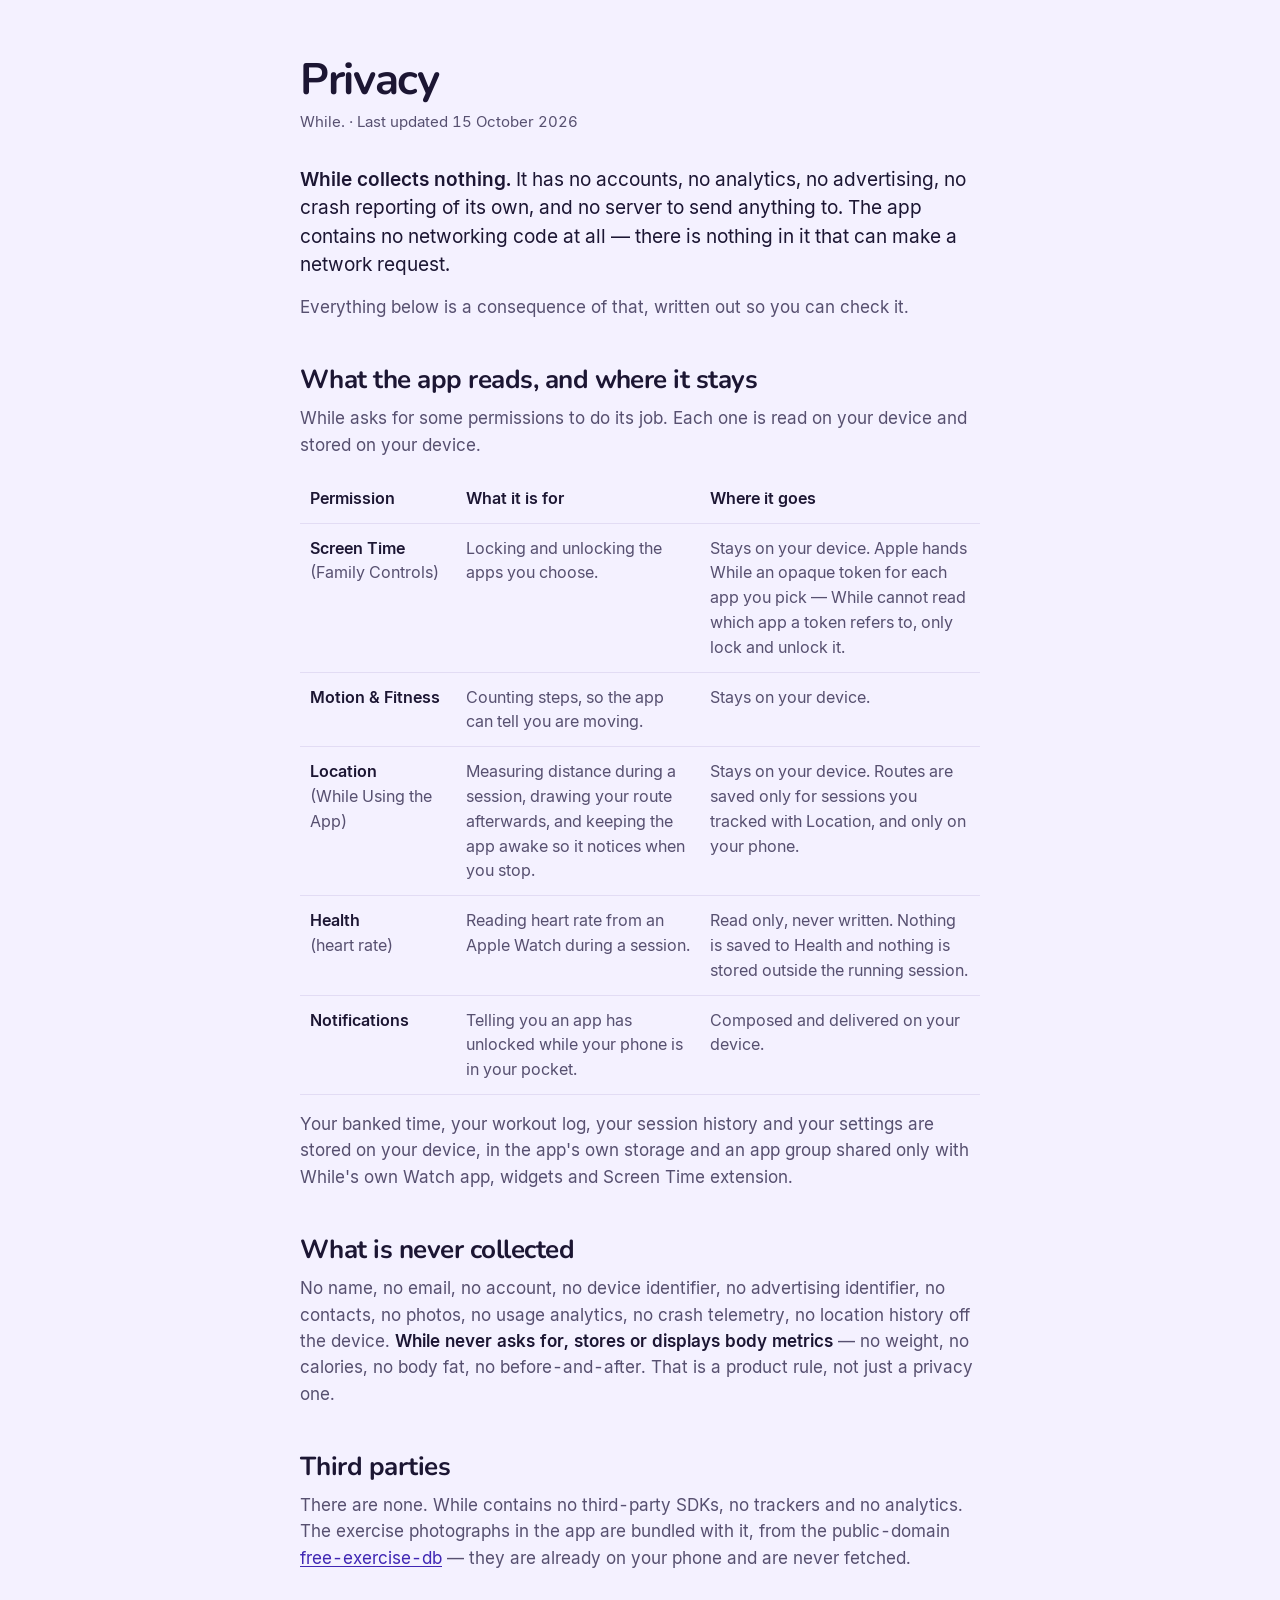
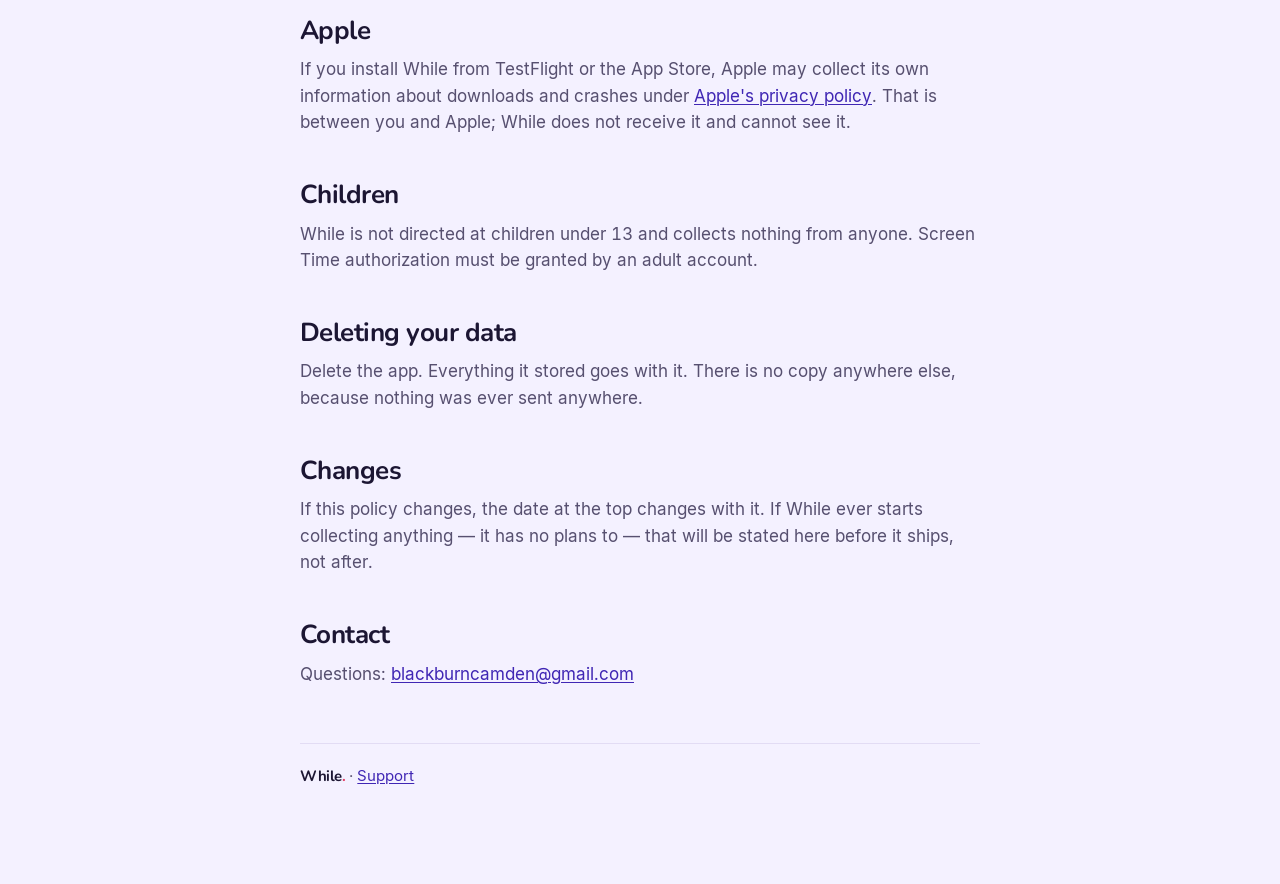
==== privacy.html @ d1da2de1 "The two pages the App Store requires, plus a landing page Privacy policy and support page for While." ====
<!doctype html>
<html lang="en">
<head>
<meta charset="utf-8">
<meta name="viewport" content="width=device-width, initial-scale=1">
<title>Privacy — While.</title>
<meta name="description" content="While collects nothing. No accounts, no analytics, no servers.">
<link rel="preload" href="fonts/Nunito-Bold.woff2" as="font" type="font/woff2" crossorigin>
<link rel="preload" href="fonts/Inter-Regular.woff2" as="font" type="font/woff2" crossorigin>
<link rel="stylesheet" href="brand.css">
</head>
<body>
<main>
  <h1>Privacy</h1>
  <p class="meta">While. · Last updated 15 October 2026</p>

  <p class="lede"><strong>While collects nothing.</strong> It has no accounts, no
  analytics, no advertising, no crash reporting of its own, and no server to send
  anything to. The app contains no networking code at all — there is nothing in it
  that can make a network request.</p>

  <p>Everything below is a consequence of that, written out so you can check it.</p>

  <h2>What the app reads, and where it stays</h2>

  <p>While asks for some permissions to do its job. Each one is read on your
  device and stored on your device.</p>

  <table>
    <tr><th>Permission</th><th>What it is for</th><th>Where it goes</th></tr>
    <tr>
      <td><strong>Screen&nbsp;Time</strong><br>(Family Controls)</td>
      <td>Locking and unlocking the apps you choose.</td>
      <td>Stays on your device. Apple hands While an opaque token for each app you
          pick — While cannot read which app a token refers to, only lock and
          unlock it.</td>
    </tr>
    <tr>
      <td><strong>Motion&nbsp;&amp;&nbsp;Fitness</strong></td>
      <td>Counting steps, so the app can tell you are moving.</td>
      <td>Stays on your device.</td>
    </tr>
    <tr>
      <td><strong>Location</strong><br>(While Using the App)</td>
      <td>Measuring distance during a session, drawing your route afterwards, and
          keeping the app awake so it notices when you stop.</td>
      <td>Stays on your device. Routes are saved only for sessions you tracked with
          Location, and only on your phone.</td>
    </tr>
    <tr>
      <td><strong>Health</strong><br>(heart rate)</td>
      <td>Reading heart rate from an Apple Watch during a session.</td>
      <td>Read only, never written. Nothing is saved to Health and nothing is
          stored outside the running session.</td>
    </tr>
    <tr>
      <td><strong>Notifications</strong></td>
      <td>Telling you an app has unlocked while your phone is in your pocket.</td>
      <td>Composed and delivered on your device.</td>
    </tr>
  </table>

  <p>Your banked time, your workout log, your session history and your settings are
  stored on your device, in the app's own storage and an app group shared only with
  While's own Watch app, widgets and Screen Time extension.</p>

  <h2>What is never collected</h2>
  <p>No name, no email, no account, no device identifier, no advertising identifier,
  no contacts, no photos, no usage analytics, no crash telemetry, no location
  history off the device. <strong>While never asks for, stores or displays body
  metrics</strong> — no weight, no calories, no body fat, no before-and-after.
  That is a product rule, not just a privacy one.</p>

  <h2>Third parties</h2>
  <p>There are none. While contains no third-party SDKs, no trackers and no
  analytics. The exercise photographs in the app are bundled with it, from the
  public-domain <a href="https://github.com/yuhonas/free-exercise-db">free-exercise-db</a>
  — they are already on your phone and are never fetched.</p>

  <h2>Apple</h2>
  <p>If you install While from TestFlight or the App Store, Apple may collect its
  own information about downloads and crashes under
  <a href="https://www.apple.com/legal/privacy/">Apple's privacy policy</a>. That is
  between you and Apple; While does not receive it and cannot see it.</p>

  <h2>Children</h2>
  <p>While is not directed at children under 13 and collects nothing from anyone.
  Screen Time authorization must be granted by an adult account.</p>

  <h2>Deleting your data</h2>
  <p>Delete the app. Everything it stored goes with it. There is no copy anywhere
  else, because nothing was ever sent anywhere.</p>

  <h2>Changes</h2>
  <p>If this policy changes, the date at the top changes with it. If While ever
  starts collecting anything — it has no plans to — that will be stated here before
  it ships, not after.</p>

  <h2>Contact</h2>
  <p>Questions: <a href="mailto:blackburncamden@gmail.com">blackburncamden@gmail.com</a></p>

  <footer><span class="wordmark">While<span class="dot">.</span></span> · <a href="support.html">Support</a></footer>
</main>
</body>
</html>
---- brand.css ----
/*
 * While — web brand stylesheet
 *
 * §10.1, §10.4 and §10.5 of WHILE_MASTER_REFERENCE.md, applied to the web.
 * One file so the three pages cannot drift apart.
 *
 * **Nunito is constant; the reading face is the platform's native grotesk, and
 * on the web that stand-in is Inter** (§10.5). `system-ui` is not an option —
 * it resolves to SF on a Mac, Segoe on Windows and Roboto on Android, so the
 * same page would have three personalities.
 *
 * **Both faces are self-hosted, subset to latin, woff2, `font-display: swap`.**
 * §10.5 forbids a third-party font CDN outright: it is an extra connection on
 * first paint and a privacy liability. On these pages it would be worse than
 * that — `privacy.html` says the app contacts nobody, and loading the page that
 * says so from Google Fonts would contradict it in the act of claiming it.
 *
 * Both faces are SIL Open Font Licence; see `fonts/Nunito-OFL.txt` and
 * `fonts/Inter-OFL.txt`. Five cuts, 89 KB in total.
 */

/* ---- Faces ---------------------------------------------------------- */

@font-face {
  font-family: "Nunito";
  src: url("fonts/Nunito-SemiBold.woff2") format("woff2");
  font-weight: 600;
  font-style: normal;
  font-display: swap;
}
@font-face {
  font-family: "Nunito";
  src: url("fonts/Nunito-Bold.woff2") format("woff2");
  font-weight: 700;
  font-style: normal;
  font-display: swap;
}
@font-face {
  font-family: "Inter";
  src: url("fonts/Inter-Regular.woff2") format("woff2");
  font-weight: 400;
  font-style: normal;
  font-display: swap;
}
@font-face {
  font-family: "Inter";
  src: url("fonts/Inter-Medium.woff2") format("woff2");
  font-weight: 500;
  font-style: normal;
  font-display: swap;
}
@font-face {
  font-family: "Inter";
  src: url("fonts/Inter-SemiBold.woff2") format("woff2");
  font-weight: 600;
  font-style: normal;
  font-display: swap;
}

/* ---- Tokens (§10.1) -------------------------------------------------- */

:root {
  --field:    #F4F1FF;
  --surface:  #FFFFFF;
  --text:     #1C1633;
  --text2:    #575070;
  --action:   #4027B4;
  --earned:   #E33B62;
  --line:     #E2DCF4;
  --on-action:#FFFFFF;

  /* §10.5: Nunito for display, Inter for everything you read. The fallbacks
     are a native grotesk at the same weight — never a default serif (§10.4). */
  --display: "Nunito", -apple-system, BlinkMacSystemFont, "Segoe UI", Roboto, sans-serif;
  --reading: "Inter", -apple-system, BlinkMacSystemFont, "Segoe UI", Roboto, sans-serif;
}

@media (prefers-color-scheme: dark) {
  :root {
    --field:    #101013;
    --surface:  #1A1A1F;
    --text:     #F4F1FF;
    --text2:    #9A9AA5;
    /* §10.1: action inverts on the dark field — true indigo lands at 2.1:1 on
       near-black. `earned` does not invert; rose means the same everywhere. */
    --action:   #9173FF;
    --line:     #2A2A31;
    --on-action:#101013;
  }
}

/* ---- Base ------------------------------------------------------------ */

* { box-sizing: border-box; }

body {
  margin: 0;
  padding: 56px 20px 96px;
  background: var(--field);
  color: var(--text);
  font-family: var(--reading);
  font-weight: 400;
  font-size: 17px;
  line-height: 1.55;
  -webkit-font-smoothing: antialiased;
  text-rendering: optimizeLegibility;
  /* §10.4: tabular figures are non-negotiable in a product that is mostly a
     running clock, and the habit carries to the web. */
  font-variant-numeric: tabular-nums;
}

main { max-width: 680px; margin: 0 auto; }

/* ---- Display type (§10.4's scale, web sizes from §10.5) -------------- */

h1, h2, h3 {
  font-family: var(--display);
  color: var(--text);
  margin: 0;
}

/* §10.5: display scales past the app's 40px cap on the web. Tracking goes
   negative as size grows — optical correction, applied once, never by eye. */
h1 { font-weight: 700; font-size: 44px; line-height: 1.1;  letter-spacing: -.03em; margin-bottom: 6px; }
h2 { font-weight: 700; font-size: 26px; line-height: 1.2;  letter-spacing: -.02em; margin: 44px 0 10px; }
h3 { font-weight: 600; font-size: 20px; line-height: 1.25; letter-spacing: -.015em; margin: 28px 0 6px; }

/* **Nunito stops at 20px** (§10.4). Anything smaller is Inter: Nunito's
   rounded terminals soften at small sizes and it has none of the optical
   tuning a UI grotesk gets. A "heading" below 20px is Inter 600. */
h4, .small-heading {
  font-family: var(--reading);
  font-weight: 600;
  font-size: 17px;
  letter-spacing: 0;
  margin: 24px 0 4px;
  color: var(--text);
}

p, li, td, th { color: var(--text2); }
p { margin: 0 0 14px; }
strong, b { color: var(--text); font-weight: 600; }

.lede { color: var(--text); font-size: 19px; line-height: 1.5; }
.meta { color: var(--text2); font-size: 15px; margin-bottom: 32px; }

a { color: var(--action); text-decoration-thickness: 1px; text-underline-offset: 2px; }

ol, ul { padding-left: 22px; }
li { margin-bottom: 6px; }

/* ---- Surfaces (§10.6: 20–28px radii, lift by contrast, never by shadow) */

.card {
  background: var(--surface);
  border-radius: 24px;
  padding: 20px 22px;
  margin: 18px 0;
  color: var(--text2);
}

table { width: 100%; border-collapse: collapse; margin: 16px 0; font-size: 16px; }
th, td { text-align: left; padding: 12px 10px; border-bottom: 1px solid var(--line); vertical-align: top; }
/* Sentence case everywhere, including table headers (§10.4). No ALL CAPS. */
th { color: var(--text); font-weight: 600; }

footer {
  margin-top: 56px;
  padding-top: 20px;
  border-top: 1px solid var(--line);
  font-size: 15px;
  color: var(--text2);
}

/* ---- The wordmark ---------------------------------------------------- */

/* §9: the logotype is Nunito 700 "While." at −3% tracking, and the rose is
   **only ever on the dot**. A looped or coloured wordmark reads as something
   else entirely. The mark itself never appears without the wordmark, which is
   why there is no lone symbol on these pages. */
.wordmark {
  font-family: var(--display);
  font-weight: 700;
  letter-spacing: -.03em;
  color: var(--text);
}
.wordmark .dot { color: var(--earned); }
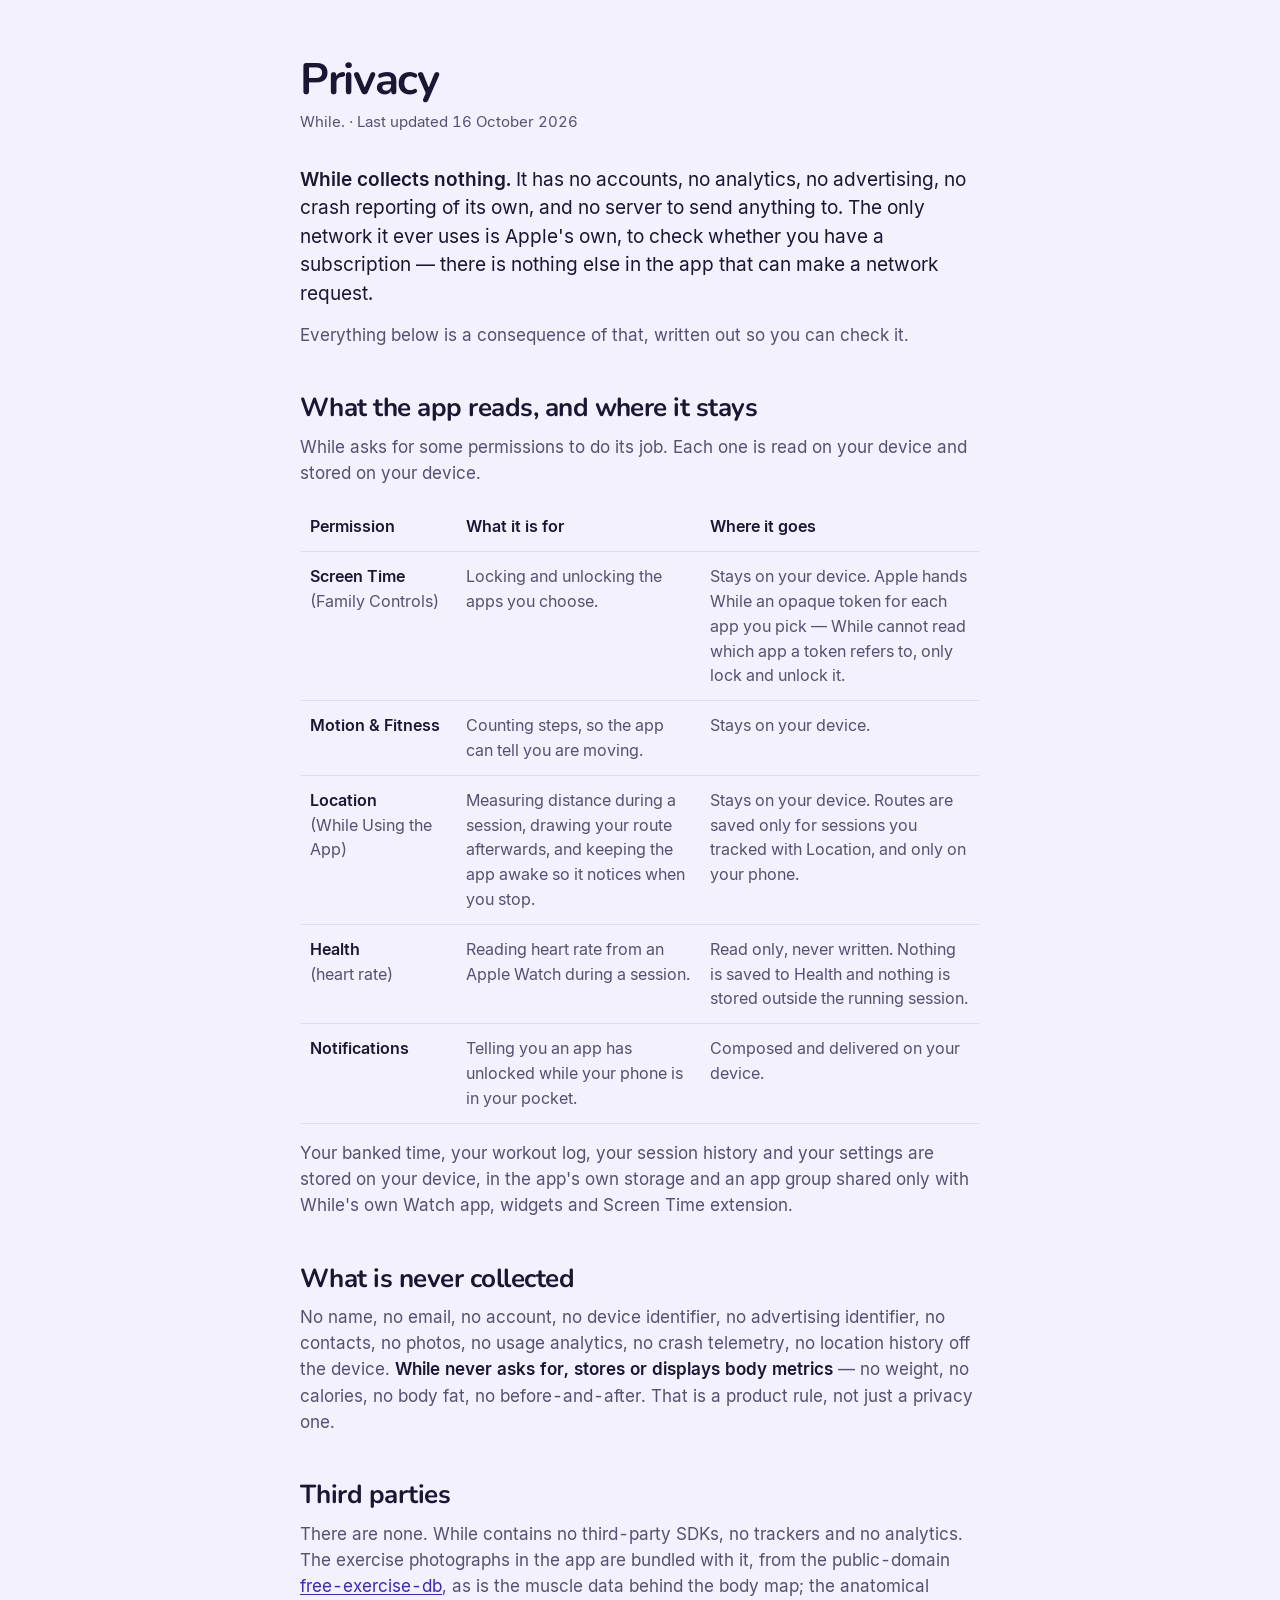
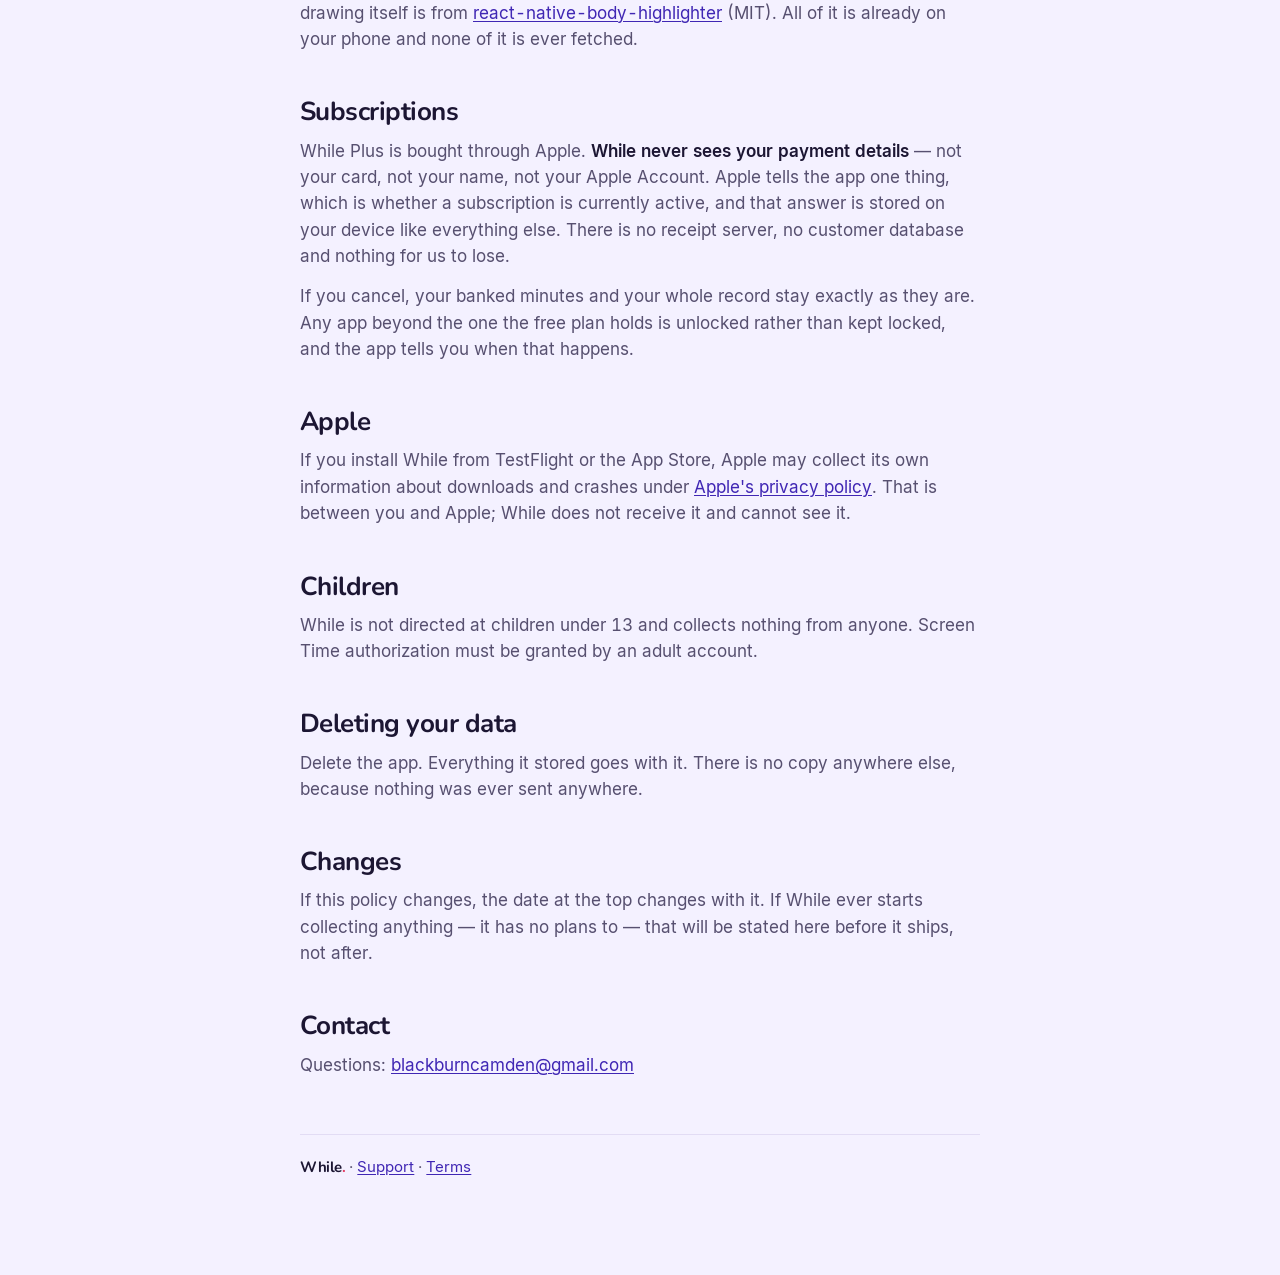
==== commit 50ad4865: "Terms of Use, and what the privacy policy owes a subscription **`terms.html` is new**, and the paywa" ====
--- a/privacy.html
+++ b/privacy.html
@@ -7,17 +7,33 @@
 <meta name="description" content="While collects nothing. No accounts, no analytics, no servers.">
 <link rel="preload" href="fonts/Nunito-Bold.woff2" as="font" type="font/woff2" crossorigin>
 <link rel="preload" href="fonts/Inter-Regular.woff2" as="font" type="font/woff2" crossorigin>
+<link rel="icon" href="favicon.svg" type="image/svg+xml">
+<link rel="icon" href="favicon-32.png" sizes="32x32">
+<link rel="apple-touch-icon" href="apple-touch-icon.png">
+<link rel="manifest" href="site.webmanifest">
+<meta name="theme-color" content="#F4F1FF" media="(prefers-color-scheme: light)">
+<meta name="theme-color" content="#101013" media="(prefers-color-scheme: dark)">
+<meta property="og:type" content="website">
+<meta property="og:site_name" content="While.">
+<meta property="og:title" content="Privacy — While.">
+<meta property="og:description" content="While collects nothing. No accounts, no analytics, no servers — the app has no networking code at all.">
+<meta property="og:url" content="https://cjaybbn.github.io/while-site/privacy.html">
+<meta property="og:image" content="https://cjaybbn.github.io/while-site/og.png">
+<meta property="og:image:width" content="1200">
+<meta property="og:image:height" content="630">
+<meta name="twitter:card" content="summary_large_image">
 <link rel="stylesheet" href="brand.css">
 </head>
 <body>
 <main>
   <h1>Privacy</h1>
-  <p class="meta">While. · Last updated 15 October 2026</p>
+  <p class="meta">While. · Last updated 16 October 2026</p>
 
   <p class="lede"><strong>While collects nothing.</strong> It has no accounts, no
   analytics, no advertising, no crash reporting of its own, and no server to send
-  anything to. The app contains no networking code at all — there is nothing in it
-  that can make a network request.</p>
+  anything to. The only network it ever uses is Apple's own, to check whether you
+  have a subscription — there is nothing else in the app that can make a
+  network request.</p>
 
   <p>Everything below is a consequence of that, written out so you can check it.</p>
 
@@ -74,8 +90,21 @@
   <h2>Third parties</h2>
   <p>There are none. While contains no third-party SDKs, no trackers and no
   analytics. The exercise photographs in the app are bundled with it, from the
-  public-domain <a href="https://github.com/yuhonas/free-exercise-db">free-exercise-db</a>
-  — they are already on your phone and are never fetched.</p>
+  public-domain <a href="https://github.com/yuhonas/free-exercise-db">free-exercise-db</a>,
+  as is the muscle data behind the body map; the anatomical drawing itself is from
+  <a href="https://github.com/HichamELBSI/react-native-body-highlighter">react-native-body-highlighter</a>
+  (MIT). All of it is already on your phone and none of it is ever fetched.</p>
+
+  <h2>Subscriptions</h2>
+  <p>While Plus is bought through Apple. <strong>While never sees your payment
+  details</strong> — not your card, not your name, not your Apple Account. Apple
+  tells the app one thing, which is whether a subscription is currently active,
+  and that answer is stored on your device like everything else. There is no
+  receipt server, no customer database and nothing for us to lose.</p>
+
+  <p>If you cancel, your banked minutes and your whole record stay exactly as they
+  are. Any app beyond the one the free plan holds is unlocked rather than kept
+  locked, and the app tells you when that happens.</p>
 
   <h2>Apple</h2>
   <p>If you install While from TestFlight or the App Store, Apple may collect its
@@ -99,7 +128,7 @@
   <h2>Contact</h2>
   <p>Questions: <a href="mailto:blackburncamden@gmail.com">blackburncamden@gmail.com</a></p>
 
-  <footer><span class="wordmark">While<span class="dot">.</span></span> · <a href="support.html">Support</a></footer>
+  <footer><span class="wordmark">While<span class="dot">.</span></span> · <a href="support.html">Support</a> · <a href="terms.html">Terms</a></footer>
 </main>
 </body>
 </html>
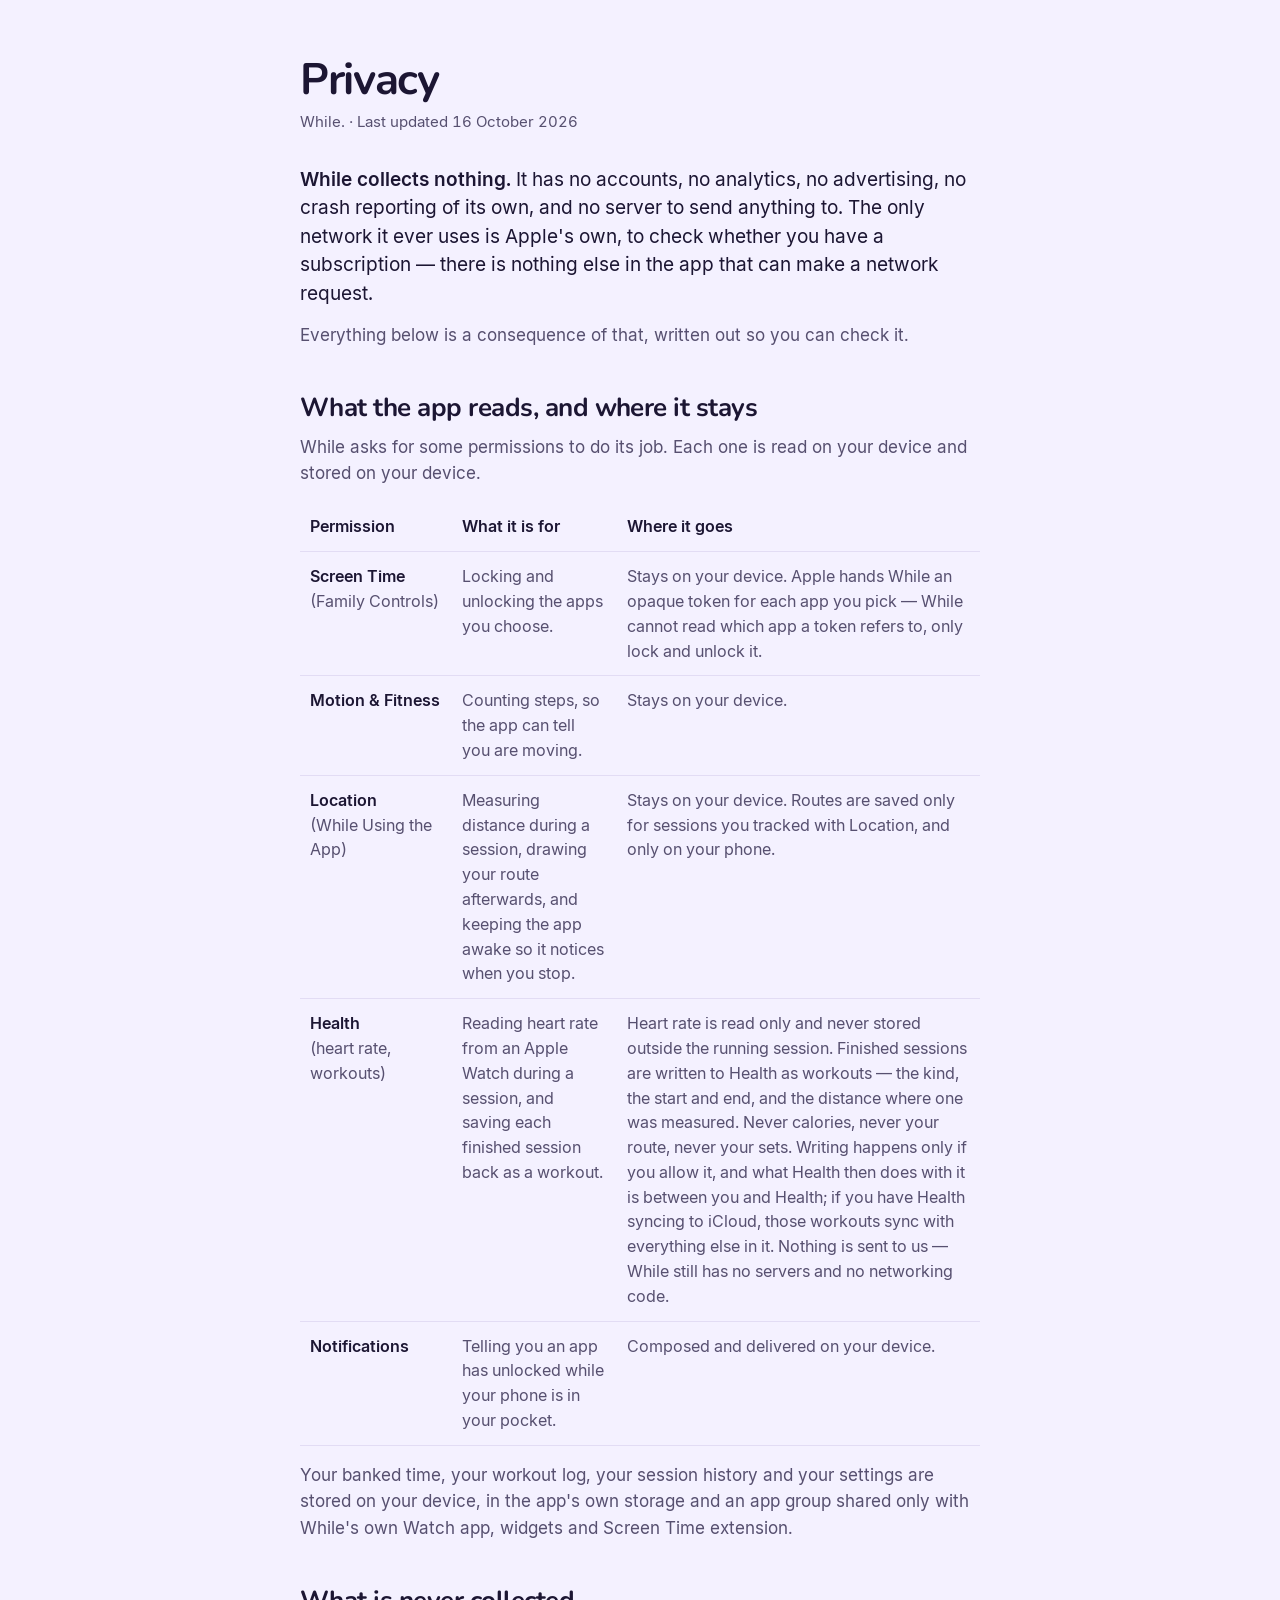
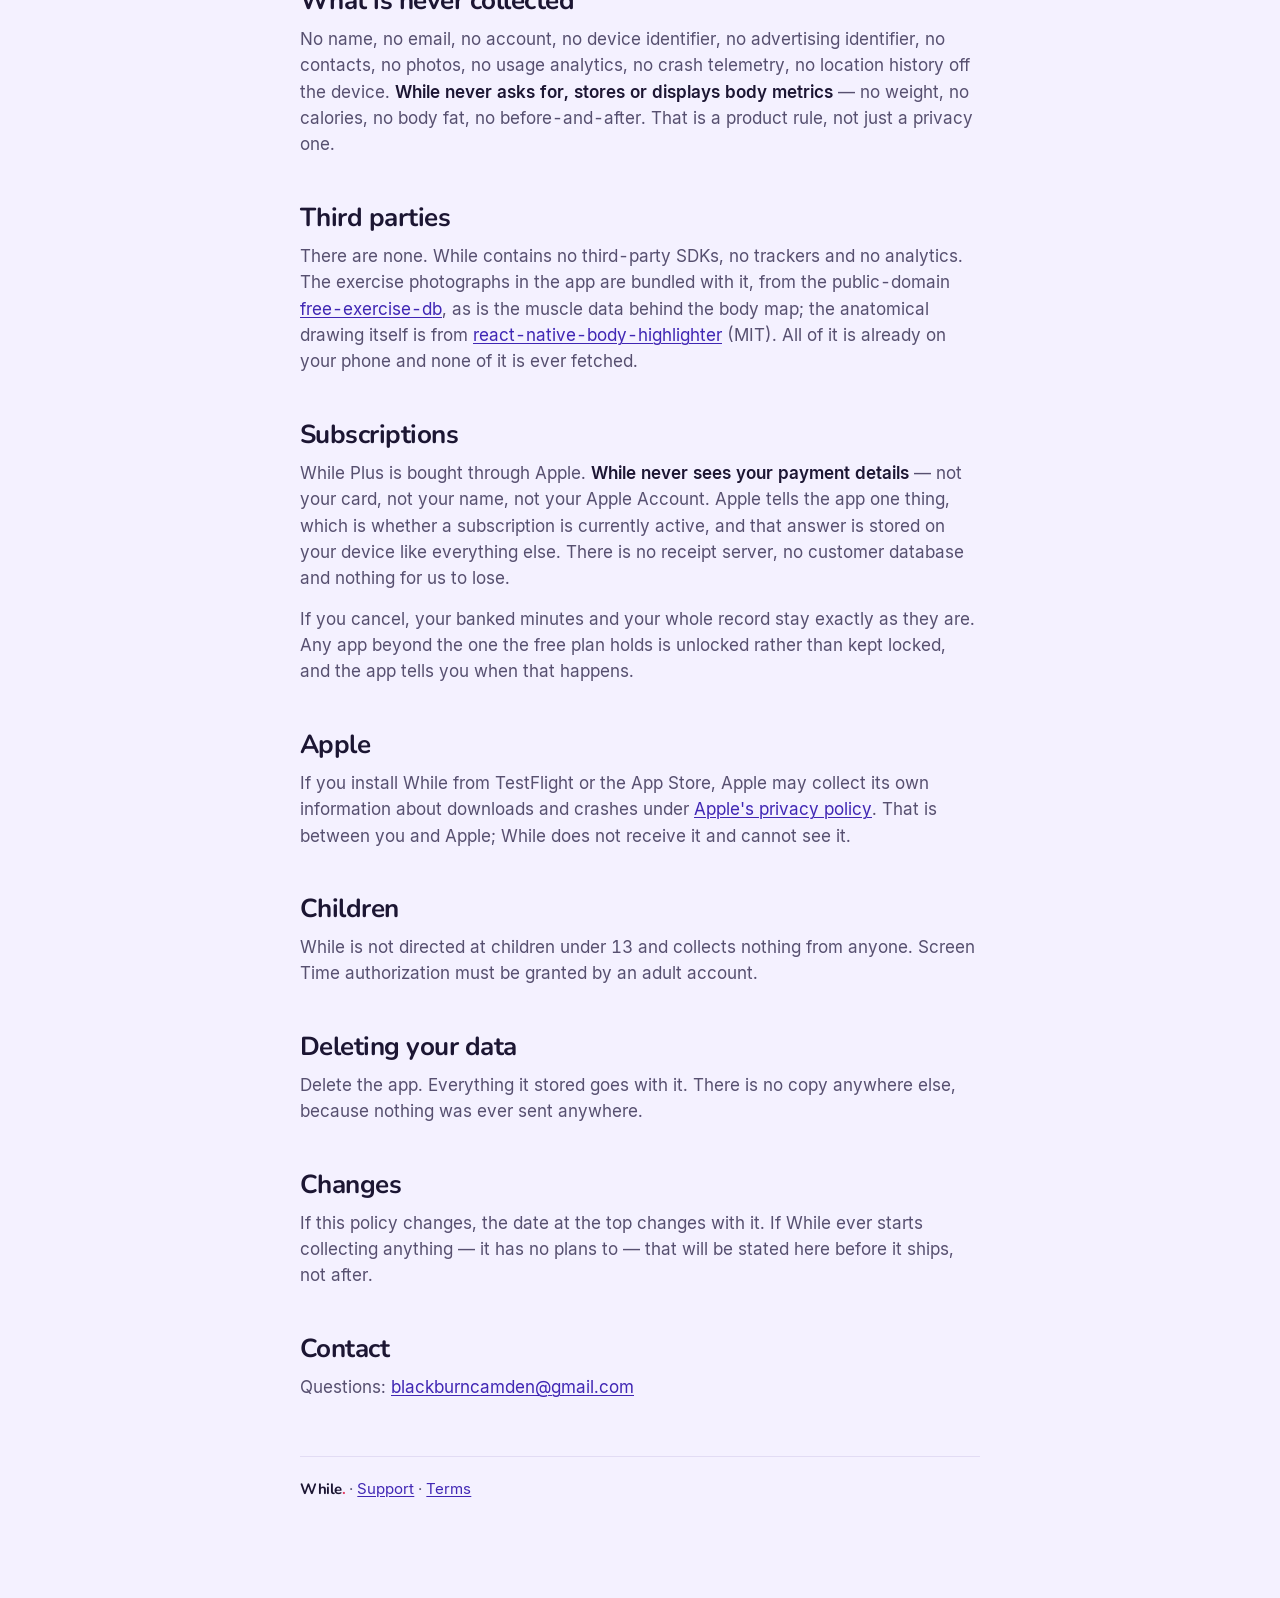
==== commit 3b3bbb42: "Health is read and written now, and the page says so Build 14 writes each finished session to Health" ====
--- a/privacy.html
+++ b/privacy.html
@@ -64,10 +64,17 @@
           Location, and only on your phone.</td>
     </tr>
     <tr>
-      <td><strong>Health</strong><br>(heart rate)</td>
-      <td>Reading heart rate from an Apple Watch during a session.</td>
-      <td>Read only, never written. Nothing is saved to Health and nothing is
-          stored outside the running session.</td>
+      <td><strong>Health</strong><br>(heart rate, workouts)</td>
+      <td>Reading heart rate from an Apple Watch during a session, and saving
+          each finished session back as a workout.</td>
+      <td>Heart rate is read only and never stored outside the running session.
+          Finished sessions are written to Health as workouts — the kind, the
+          start and end, and the distance where one was measured. Never
+          calories, never your route, never your sets. Writing happens only if
+          you allow it, and what Health then does with it is between you and
+          Health; if you have Health syncing to iCloud, those workouts sync
+          with everything else in it. Nothing is sent to us — While still has
+          no servers and no networking code.</td>
     </tr>
     <tr>
       <td><strong>Notifications</strong></td>
